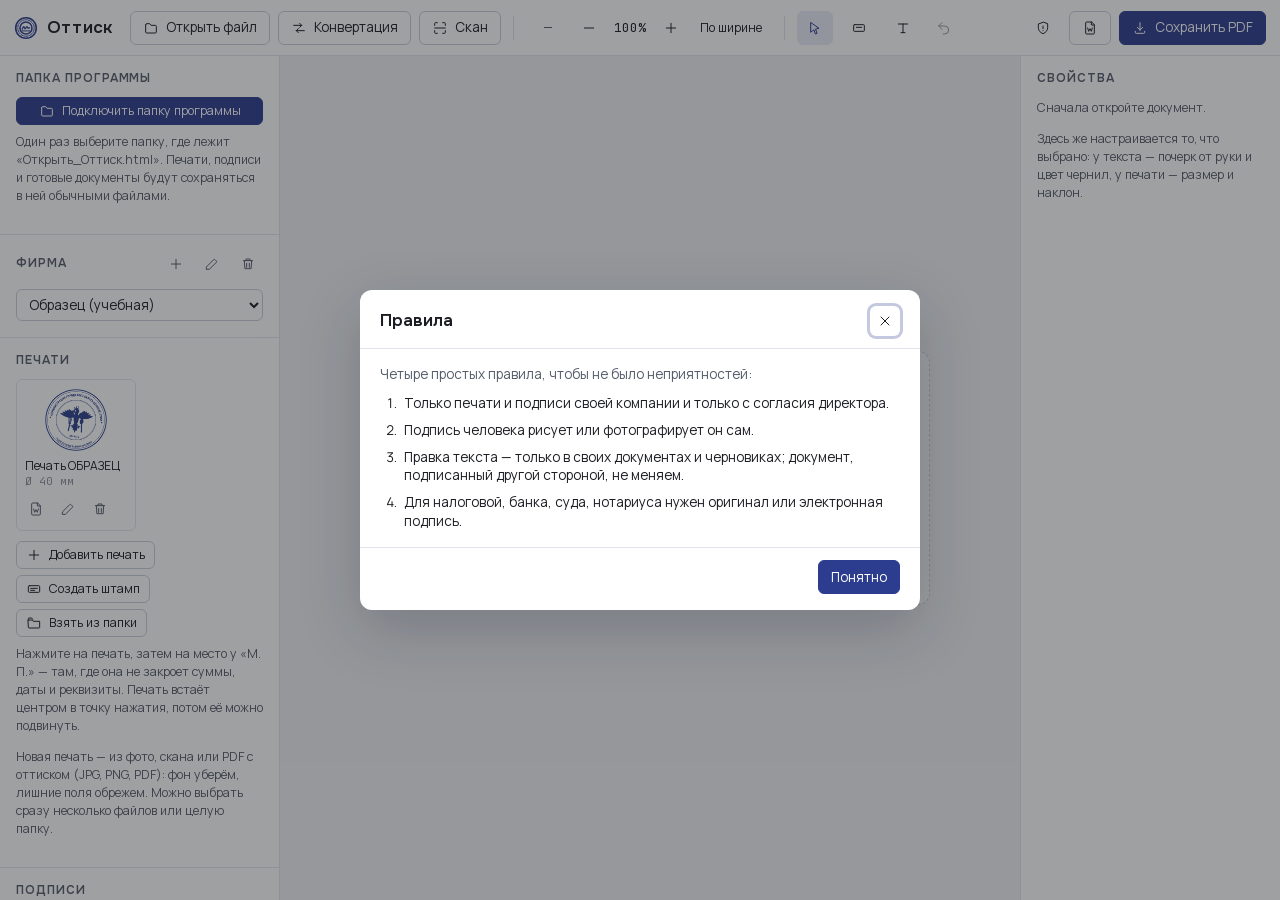
==== index.html @ c40f4e23 "Оттиск: сборка 231b78deadaa" ====
<!doctype html>
<html lang="ru">
<head>
<meta charset="utf-8">
<meta name="viewport" content="width=device-width, initial-scale=1">
<title>Оттиск</title>
<link rel="icon" href="data:image/svg+xml,%3Csvg xmlns='http://www.w3.org/2000/svg' viewBox='0 0 24 24' fill='none' stroke='%232c3d8f' stroke-width='1.6' stroke-linecap='round'%3E%3Ccircle cx='12' cy='12' r='10.3'/%3E%3Ccircle cx='12' cy='12' r='6'/%3E%3Cpath d='M8.2 13.2c.9-2.6 1.7-3.4 2.2-1.6.4 1.5.9 1.6 1.6.1.6-1.3 1.2-1.4 1.6-.2.3.9.8 1 1.9.2'/%3E%3C/svg%3E">
<link rel="stylesheet" href="app/css/fonts.css">
<link rel="stylesheet" href="app/css/app.css">
<link rel="manifest" href="manifest.webmanifest">
<meta name="theme-color" content="#2c3d8f">
<meta name="robots" content="noindex, nofollow">
<link rel="apple-touch-icon" href="app/icons/apple-touch-icon.png">
<meta name="apple-mobile-web-app-capable" content="yes">
<meta name="mobile-web-app-capable" content="yes">
<meta name="apple-mobile-web-app-title" content="Оттиск">
<meta name="ottisk-build" content="сайт, 25.09.2026 08:40">
</head>
<body>

<header class="topbar">
  <div class="brand" title="Оттиск — печати и подписи на PDF">
    <svg class="ring" viewBox="0 0 24 24" aria-hidden="true"><circle cx="12" cy="12" r="10.3"/><circle cx="12" cy="12" r="8.2" stroke-width="1" stroke-dasharray="1.6 1.1"/><circle cx="12" cy="12" r="6"/><path d="M8.2 13.2c.9-2.6 1.7-3.4 2.2-1.6.4 1.5.9 1.6 1.6.1.6-1.3 1.2-1.4 1.6-.2.3.9.8 1 1.9.2" stroke-width="1.3"/><path d="M8.4 14.9h7.3" stroke-width="1"/></svg>
    <span>Оттиск</span>
  </div>
  <button id="btnOpen" class="btn" title="Открыть PDF, Word (.docx) или фото документа">
    <svg class="i" viewBox="0 0 24 24"><path d="M4 7.5V18a1.5 1.5 0 0 0 1.5 1.5h13A1.5 1.5 0 0 0 20 18V9.5A1.5 1.5 0 0 0 18.5 8H12l-2-2.5H5.5A1.5 1.5 0 0 0 4 7Z"/></svg>
    <span class="lbl">Открыть файл</span>
  </button>
  <button id="btnConvert" class="btn" title="Перевести файл в другой формат: картинки, PDF, Word">
    <svg class="i" viewBox="0 0 24 24"><path d="M4 8h12m0 0-3-3m3 3-3 3"/><path d="M20 16H8m0 0 3-3m-3 3 3 3"/></svg>
    <span class="lbl">Конвертация</span>
  </button>
  <button id="btnScan" class="btn" title="Сфотографировать бумажный документ и получить ровный PDF">
    <svg class="i" viewBox="0 0 24 24"><path d="M4 8V5.5A1.5 1.5 0 0 1 5.5 4H8M16 4h2.5A1.5 1.5 0 0 1 20 5.5V8M20 16v2.5a1.5 1.5 0 0 1-1.5 1.5H16M8 20H5.5A1.5 1.5 0 0 1 4 18.5V16"/><path d="M4 12h16"/></svg>
    <span class="lbl lbl-long">Сканировать</span><span class="lbl lbl-short">Скан</span>
  </button>
  <div class="sep"></div>
  <div class="pagectl">
    <span id="pageInfo" class="num muted">—</span>
    <button id="zoomOut" class="btn icon" title="Уменьшить"><svg class="i" viewBox="0 0 24 24"><path d="M5 12h14"/></svg></button>
    <span id="zoomVal" class="num zoomval">100%</span>
    <button id="zoomIn" class="btn icon" title="Увеличить"><svg class="i" viewBox="0 0 24 24"><path d="M12 5v14M5 12h14"/></svg></button>
    <button id="zoomFit" class="btn ghost sm" title="Подогнать страницу по ширине окна">По ширине</button>
  </div>
  <div class="sep"></div>
  <button id="toolSelect" class="btn tool active" title="Выбирать и двигать (V)">
    <svg class="i" viewBox="0 0 24 24"><path d="M6 4l12 8.5-5.2 1.1L15 20l-2.4 1-2.2-6.3L6 18Z"/></svg><span class="lbl">Выбор</span>
  </button>
  <button id="toolWhiteout" class="btn tool" title="Замазка: белый прямоугольник поверх текста">
    <svg class="i" viewBox="0 0 24 24"><rect x="4" y="7" width="16" height="10" rx="1"/><path d="M8 11h8"/></svg><span class="lbl">Замазка</span>
  </button>
  <button id="toolText" class="btn tool" title="Текст: нажмите на страницу, где написать">
    <svg class="i" viewBox="0 0 24 24"><path d="M5 6h14M12 6v13M9 19h6"/></svg><span class="lbl">Текст</span>
  </button>
  <button id="btnUndo" class="btn icon" title="Отменить (Ctrl+Z)"><svg class="i" viewBox="0 0 24 24"><path d="M9 14 4 9l5-5"/><path d="M4 9h9a6 6 0 0 1 0 12h-2"/></svg></button>
  <div class="spacer"></div>
  <button id="btnRules" class="btn ghost" title="Правила работы с печатями и подписями">
    <svg class="i" viewBox="0 0 24 24"><path d="M12 3.5 5 6v5.5c0 4.2 3 7.6 7 9 4-1.4 7-4.8 7-9V6Z"/><path d="M12 9v4M12 16h.01"/></svg><span class="lbl">Правила</span>
  </button>
  <button id="btnDocx" class="btn" title="Вытащить текст из PDF в документ Word">
    <svg class="i" viewBox="0 0 24 24"><path d="M14 3H7a1.5 1.5 0 0 0-1.5 1.5v15A1.5 1.5 0 0 0 7 21h10a1.5 1.5 0 0 0 1.5-1.5V7.5Z"/><path d="M14 3v4.5h4.5M8.5 12l1.5 5 2-4 2 4 1.5-5"/></svg>
    <span class="lbl lbl-long">В Word для правки</span><span class="lbl lbl-short">В Word</span>
  </button>
  <button id="btnSave" class="btn primary" title="Сохранить PDF с печатями и подписями">
    <svg class="i" viewBox="0 0 24 24"><path d="M12 4v11m0 0 4-4m-4 4-4-4"/><path d="M5 17v1.5A1.5 1.5 0 0 0 6.5 20h11a1.5 1.5 0 0 0 1.5-1.5V17"/></svg>
    <span class="lbl">Сохранить PDF</span>
  </button>
  <button id="togLeft" class="btn icon only-narrow" title="Библиотека"><svg class="i" viewBox="0 0 24 24"><path d="M4 6h16M4 12h16M4 18h16"/></svg></button>
  <button id="togRight" class="btn icon only-narrow" title="Свойства"><svg class="i" viewBox="0 0 24 24"><circle cx="12" cy="12" r="3"/><path d="M19.4 15a1.7 1.7 0 0 0 .3 1.8l.1.1a2 2 0 1 1-2.8 2.8l-.1-.1a1.7 1.7 0 0 0-1.8-.3 1.7 1.7 0 0 0-1 1.5V21a2 2 0 1 1-4 0v-.1a1.7 1.7 0 0 0-1.1-1.5 1.7 1.7 0 0 0-1.8.3l-.1.1a2 2 0 1 1-2.8-2.8l.1-.1a1.7 1.7 0 0 0 .3-1.8 1.7 1.7 0 0 0-1.5-1H3a2 2 0 1 1 0-4h.1a1.7 1.7 0 0 0 1.5-1.1 1.7 1.7 0 0 0-.3-1.8l-.1-.1a2 2 0 1 1 2.8-2.8l.1.1a1.7 1.7 0 0 0 1.8.3H9a1.7 1.7 0 0 0 1-1.5V3a2 2 0 1 1 4 0v.1a1.7 1.7 0 0 0 1 1.5 1.7 1.7 0 0 0 1.8-.3l.1-.1a2 2 0 1 1 2.8 2.8l-.1.1a1.7 1.7 0 0 0-.3 1.8V9a1.7 1.7 0 0 0 1.5 1H21a2 2 0 1 1 0 4h-.1a1.7 1.7 0 0 0-1.5 1Z"/></svg></button>
</header>

<main class="layout">
  <aside class="panel left" id="leftPanel">
    <div class="sec only-narrow-block">
      <h2>Документ</h2>
      <div class="row wrap zoomrow">
        <button class="btn icon bordered" data-proxy="zoomOut" title="Уменьшить" aria-label="Уменьшить"><svg class="i" viewBox="0 0 24 24"><path d="M5 12h14"/></svg></button>
        <span class="num zoomval-m">100%</span>
        <button class="btn icon bordered" data-proxy="zoomIn" title="Увеличить" aria-label="Увеличить"><svg class="i" viewBox="0 0 24 24"><path d="M12 5v14M5 12h14"/></svg></button>
        <button class="btn sm" data-proxy="zoomFit" data-close="1">По ширине</button>
        <button class="btn sm" data-proxy="btnUndo">Отменить</button>
      </div>
      <div class="row wrap" style="margin-top:8px">
        <button class="btn sm" data-proxy="btnScan" data-close="1">Сканировать</button>
        <button class="btn sm" data-proxy="btnConvert" data-close="1">Конвертация</button>
        <button class="btn sm" data-proxy="btnDocx" data-close="1">В Word для правки</button>
        <button class="btn sm" data-proxy="btnRules" data-close="1">Правила</button>
      </div>
    </div>
    <div class="sec" id="folderSec">
      <h2>Папка программы</h2>
      <div id="folderBox"></div>
    </div>

    <div class="sec" id="docsSec" hidden>
      <h2>Документы
        <button class="btn icon" id="docsRefresh" title="Обновить список из папки «Документы → Входящие»" aria-label="Обновить список"><svg class="i" viewBox="0 0 24 24"><path d="M4 12a8 8 0 0 1 13.7-5.6L20 8.5M20 4v4.5h-4.5M20 12a8 8 0 0 1-13.7 5.6L4 15.5M4 20v-4.5h4.5"/></svg></button>
      </h2>
      <div id="docsList" class="docs"></div>
    </div>

    <div class="sec">
      <h2>Фирма
        <span class="row">
          <button class="btn icon" id="coAdd" title="Добавить фирму"><svg class="i" viewBox="0 0 24 24"><path d="M12 5v14M5 12h14"/></svg></button>
          <button class="btn icon" id="coRename" title="Переименовать фирму"><svg class="i" viewBox="0 0 24 24"><path d="M4 20h4l10.5-10.5a1.4 1.4 0 0 0 0-2L16.5 5.5a1.4 1.4 0 0 0-2 0L4 16Z"/></svg></button>
          <button class="btn icon" id="coDelete" title="Удалить фирму"><svg class="i" viewBox="0 0 24 24"><path d="M5 7h14M10 11v6M14 11v6M6.5 7l.8 12h9.4l.8-12M9 7V4.5h6V7"/></svg></button>
        </span>
      </h2>
      <select id="coSelect" class="sel" aria-label="Фирма"></select>
    </div>

    <div class="sec">
      <h2>Печати</h2>
      <div id="stampList" class="thumbs"></div>
      <div class="row wrap">
        <button class="btn sm" id="stampAdd"><svg class="i" viewBox="0 0 24 24"><path d="M12 5v14M5 12h14"/></svg>Добавить печать</button>
        <button class="btn sm" id="stampMake"><svg class="i" viewBox="0 0 24 24"><rect x="3.5" y="7" width="17" height="10" rx="1.5"/><path d="M7 11h10M7 14h6"/></svg>Создать штамп</button>
        <button class="btn sm" id="stampFolder"><svg class="i" viewBox="0 0 24 24"><path d="M3.5 7.5h6l1.5 2h9.5v9a1 1 0 0 1-1 1h-15a1 1 0 0 1-1-1z"/><path d="M3.5 7.5v-2a1 1 0 0 1 1-1h4l1.5 2"/></svg>Взять из папки</button>
      </div>
      <p class="hint" style="margin-top:8px">Нажмите на печать, затем на место у «М. П.» — там, где она не закроет суммы, даты и реквизиты. Печать встаёт центром в точку нажатия, потом её можно подвинуть.</p>
      <p class="hint">Новая печать — из фото, скана или PDF с оттиском (JPG, PNG, PDF): фон уберём, лишние поля обрежем. Можно выбрать сразу несколько файлов или целую папку.</p>
    </div>

    <div class="sec">
      <h2>Подписи</h2>
      <div id="sigList" class="thumbs"></div>
      <div class="row wrap">
        <button class="btn sm" id="sigDraw"><svg class="i" viewBox="0 0 24 24"><path d="M4 19c3-6 5-9 7-9s1 5 3 5 3-6 6-8"/></svg>Нарисовать</button>
        <button class="btn sm" id="sigPhoto"><svg class="i" viewBox="0 0 24 24"><rect x="3.5" y="6.5" width="17" height="13" rx="1.5"/><circle cx="12" cy="13" r="3.5"/><path d="M9 6.5 10 4h4l1 2.5"/></svg>Загрузить фото подписи</button>
      </div>
      <p class="hint" style="margin-top:8px">Лучше всего выглядит настоящая подпись ручкой на белой бумаге, сфотографированная сверху при хорошем свете.</p>
    </div>

    <div class="sec">
      <h2>Журнал</h2>
      <div id="journalList" class="journal"></div>
      <button class="btn sm" id="journalCsv">Выгрузить в Excel (CSV)</button>
    </div>

    <div class="sec">
      <h2>Копия библиотеки</h2>
      <div class="row wrap">
        <button class="btn sm" id="libExport">Сохранить копию библиотеки</button>
        <button class="btn sm" id="libImport">Загрузить копию библиотеки</button>
      </div>
      <p class="hint" id="libCopyHint" style="margin-top:8px">Печати и подписи хранятся только в этом браузере на этом компьютере. Раз в месяц сохраняйте копию в надёжное место.</p>
      <p class="hint">Копия — это один файл <b>.json</b> со всей библиотекой. Чтобы добавить печать <b>картинкой</b>, нажмите «Добавить печать» или «Взять из папки» выше.</p>
      <p class="hint" id="buildLine" style="margin-top:14px;font-family:var(--font-num);font-size:12px"></p>
    </div>
  </aside>

  <section class="workspace" id="workspace" tabindex="0">
    <div class="docbar" id="docBar" hidden><svg class="i" viewBox="0 0 24 24"><path d="M14 3H7a1.5 1.5 0 0 0-1.5 1.5v15A1.5 1.5 0 0 0 7 21h10a1.5 1.5 0 0 0 1.5-1.5V7.5Z"/><path d="M14 3v4.5h4.5"/></svg><span id="docName" class="dname"></span><span id="docPages" class="num dpages"></span></div>
    <div class="dropzone" id="dropzone">
      <div class="inner">
        <svg class="dz-icon" viewBox="0 0 24 24"><path d="M14 3H7a1.5 1.5 0 0 0-1.5 1.5v15A1.5 1.5 0 0 0 7 21h10a1.5 1.5 0 0 0 1.5-1.5V7.5Z"/><path d="M14 3v4.5h4.5"/><circle cx="12" cy="14.5" r="3"/></svg>
        <h1 id="dzTitle">Перетащите сюда документ</h1>
        <p id="dzText">PDF, Word (.docx) или фото документа. Или выберите файл на компьютере.</p>
        <div class="acts">
          <button class="btn primary" id="dzOpen">Открыть файл</button>
          <button class="btn link" id="dzSample">Попробовать на образце</button>
        </div>
        <div class="note-mobile">На телефоне документ открывается из «Файлов» или загрузок Telegram, а готовый PDF сразу отправляется кнопкой «Отправить…».</div>
      </div>
    </div>
    <div class="pages" id="pages" hidden></div>
  </section>

  <aside class="panel right" id="rightPanel">
    <div class="sec props" id="props">
      <h2>Свойства</h2>
      <p class="hint" id="propsEmpty">Нажмите на печать или подпись слева, затем на место в документе. Или перетащите миниатюру прямо на страницу.</p>
      <p class="hint">Здесь же настраивается то, что выбрано: у текста — почерк от руки и цвет чернил, у печати — размер и наклон.</p>
      <div id="propsBody" class="stack" hidden></div>
    </div>
  </aside>
</main>

<input type="file" id="fileInput" hidden>
<input type="file" id="imgInput" hidden multiple accept="image/*,.jpg,.jpeg,.jpe,.png,.webp,.gif,.bmp,.tif,.tiff,.heic,.heif,.pdf,application/pdf">
<input type="file" id="dirInput" hidden multiple webkitdirectory directory>
<input type="file" id="jsonInput" hidden multiple accept=".json,application/json,image/*,.jpg,.jpeg,.png,.webp,.bmp,.tif,.tiff,.heic,.heif,.pdf,application/pdf">
<div id="toast" class="toast" role="status" aria-live="polite"></div>
<div id="scrim" class="scrim" hidden></div>

<!-- Библиотеки (классические скрипты, без модулей — чтобы работало по двойному щелчку без сервера) -->
<script src="app/lib/pdf.min.js"></script>
<script src="app/lib/pdf.worker.min.js"></script>
<script src="app/lib/pdf-lib.min.js"></script>
<script src="app/lib/fontkit.umd.min.js"></script>
<script src="app/lib/signature_pad.umd.min.js"></script>
<script src="app/lib/jszip.min.js"></script>
<script src="app/lib/docx-preview.min.js"></script>
<script src="app/lib/docx-preview-shim.js"></script>
<script src="app/lib/html2canvas.min.js"></script>
<script src="app/lib/docx.umd.js"></script>
<!-- Данные (шрифты, образцы, таблицы кодировок) в виде base64 -->
<script src="app/data/fonts_pdf.js"></script>
<script src="app/data/fonts_hand.js"></script>
<script src="app/data/sample_pdf.js"></script>
<script src="app/data/sample_stamp.js"></script>
<script src="app/data/cmaps.js"></script>
<script src="app/data/std_fonts.js"></script>
<!-- Программа -->
<script src="app/js/util.js"></script>
<script src="app/js/storage.js"></script>
<script src="app/js/imageproc.js"></script>
<script src="app/js/dialogs.js"></script>
<script src="app/js/library.js"></script>
<script src="app/js/viewer.js"></script>
<script src="app/js/exporter.js"></script>
<script src="app/js/docx_export.js"></script>
<script src="app/js/journal.js"></script>
<script src="app/js/word2pdf.js"></script>
<script src="app/js/odt2pdf.js"></script>
<script src="app/js/convert.js"></script>
<script src="app/js/scan.js"></script>
<script src="app/js/stampmaker.js"></script>
<script src="app/js/folder.js"></script>
<script src="app/js/app.js"></script>
</body>
</html>
---- app/css/fonts.css ----
/* Локальные шрифты: Manrope (текст), Onest (заголовки), JetBrains Mono (цифры). Кириллица + латиница раздельно. */
@font-face{font-family:MAN;src:url(../fonts/man-400.woff2) format('woff2');font-weight:400;font-display:swap;unicode-range:U+0301,U+0400-045F,U+0490-0491,U+04B0-04B1,U+2116}
@font-face{font-family:MAN;src:url(../fonts/man-500.woff2) format('woff2');font-weight:500;font-display:swap;unicode-range:U+0301,U+0400-045F,U+0490-0491,U+04B0-04B1,U+2116}
@font-face{font-family:MAN;src:url(../fonts/man-700.woff2) format('woff2');font-weight:700;font-display:swap;unicode-range:U+0301,U+0400-045F,U+0490-0491,U+04B0-04B1,U+2116}
@font-face{font-family:MAN;src:url(../fonts/man-400-lat.woff2) format('woff2');font-weight:400;font-display:swap;unicode-range:U+0000-00FF,U+0131,U+0152-0153,U+02BB-02BC,U+02C6,U+02DA,U+02DC,U+0304,U+0308,U+0329,U+2000-206F,U+20AC,U+2122,U+2191,U+2193,U+2212,U+2215,U+FEFF,U+FFFD}
@font-face{font-family:MAN;src:url(../fonts/man-500-lat.woff2) format('woff2');font-weight:500;font-display:swap;unicode-range:U+0000-00FF,U+0131,U+0152-0153,U+02BB-02BC,U+02C6,U+02DA,U+02DC,U+0304,U+0308,U+0329,U+2000-206F,U+20AC,U+2122,U+2191,U+2193,U+2212,U+2215,U+FEFF,U+FFFD}
@font-face{font-family:MAN;src:url(../fonts/man-700-lat.woff2) format('woff2');font-weight:700;font-display:swap;unicode-range:U+0000-00FF,U+0131,U+0152-0153,U+02BB-02BC,U+02C6,U+02DA,U+02DC,U+0304,U+0308,U+0329,U+2000-206F,U+20AC,U+2122,U+2191,U+2193,U+2212,U+2215,U+FEFF,U+FFFD}
@font-face{font-family:ONE;src:url(../fonts/one-400.woff2) format('woff2');font-weight:400;font-display:swap;unicode-range:U+0301,U+0400-045F,U+0490-0491,U+04B0-04B1,U+2116}
@font-face{font-family:ONE;src:url(../fonts/one-600.woff2) format('woff2');font-weight:600;font-display:swap;unicode-range:U+0301,U+0400-045F,U+0490-0491,U+04B0-04B1,U+2116}
@font-face{font-family:ONE;src:url(../fonts/one-400-lat.woff2) format('woff2');font-weight:400;font-display:swap;unicode-range:U+0000-00FF,U+0131,U+0152-0153,U+02BB-02BC,U+02C6,U+02DA,U+02DC,U+0304,U+0308,U+0329,U+2000-206F,U+20AC,U+2122,U+2191,U+2193,U+2212,U+2215,U+FEFF,U+FFFD}
@font-face{font-family:ONE;src:url(../fonts/one-600-lat.woff2) format('woff2');font-weight:600;font-display:swap;unicode-range:U+0000-00FF,U+0131,U+0152-0153,U+02BB-02BC,U+02C6,U+02DA,U+02DC,U+0304,U+0308,U+0329,U+2000-206F,U+20AC,U+2122,U+2191,U+2193,U+2212,U+2215,U+FEFF,U+FFFD}
@font-face{font-family:JB;src:url(../fonts/jb-400.woff2) format('woff2');font-weight:400;font-display:swap;unicode-range:U+0301,U+0400-045F,U+0490-0491,U+04B0-04B1,U+2116}
@font-face{font-family:JB;src:url(../fonts/jb-400-lat.woff2) format('woff2');font-weight:400;font-display:swap;unicode-range:U+0000-00FF,U+0131,U+0152-0153,U+02BB-02BC,U+02C6,U+02DA,U+02DC,U+0304,U+0308,U+0329,U+2000-206F,U+20AC,U+2122,U+2191,U+2193,U+2212,U+2215,U+FEFF,U+FFFD}
---- app/css/app.css ----
:root{
  --bg:#eef0f3;--panel:#ffffff;--line:#e1e4ea;--line-strong:#c9ced8;
  --text:#1b1d22;--muted:#555c6a;--faint:#8a919d;
  --accent:#2c3d8f;--accent-soft:#e9ecf7;--danger:#a3361b;--danger-soft:#f8ebe6;
  --paper:#ffffff;--focus:0 0 0 3px rgba(44,61,143,.28);
  --font-ui:MAN,"Segoe UI",system-ui,sans-serif;--font-head:ONE,MAN,system-ui,sans-serif;--font-num:JB,ui-monospace,Menlo,Consolas,monospace;
  --top:56px;--left:280px;--right:260px;--r:6px;
}
*{box-sizing:border-box}
html,body{height:100%;margin:0}
body{font-family:var(--font-ui);font-size:13.5px;line-height:1.4;color:var(--text);background:var(--bg);overflow:hidden;-webkit-font-smoothing:antialiased}
button,input,select,textarea{font:inherit;color:inherit}
button{cursor:pointer;background:none;border:0;padding:0}
:focus{outline:none}
:focus-visible{box-shadow:var(--focus);border-radius:var(--r)}
h1,h2,h3{font-family:var(--font-head);font-weight:600;margin:0}
.num{font-family:var(--font-num);font-variant-numeric:tabular-nums;font-size:12.5px}
.muted{color:var(--muted)}
.small{font-size:12px}
svg.i{width:16px;height:16px;stroke:currentColor;fill:none;stroke-width:1.5;stroke-linecap:round;stroke-linejoin:round;flex:none}
[hidden]{display:none!important}

/* ── Верхняя панель ── */
.topbar{height:var(--top);display:flex;align-items:center;gap:8px;padding:0 14px;background:var(--panel);border-bottom:1px solid var(--line);position:relative;z-index:20}
.brand{display:flex;align-items:center;gap:9px;margin-right:10px;font-family:var(--font-head);font-weight:600;font-size:17px;letter-spacing:.01em}
.brand .ring{width:24px;height:24px;stroke:var(--accent);fill:none;stroke-width:1.6;stroke-linecap:round}
.sep{width:1px;height:24px;background:var(--line);margin:0 4px}
.spacer{flex:1}
.btn{display:inline-flex;align-items:center;gap:7px;height:34px;padding:0 12px;border:1px solid var(--line-strong);border-radius:var(--r);background:var(--panel);white-space:nowrap;transition:background .12s,border-color .12s}
.btn:hover{background:#f5f6f9;border-color:#b9bfcb}
.btn.primary{background:var(--accent);border-color:var(--accent);color:#fff}
.btn.primary:hover{background:#25347b}
.btn.ghost{border-color:transparent}
.btn.ghost:hover{background:#f1f2f6}
.btn.danger{color:var(--danger);border-color:#dcb6ab}
.btn.danger:hover{background:var(--danger-soft);border-color:#dcb6ab}
.btn.sm{height:28px;padding:0 9px;font-size:12.5px}
.btn.icon{width:30px;height:30px;padding:0;justify-content:center;border-color:transparent}
.btn.icon:hover{background:#f1f2f6}
.btn.tool{border-color:transparent}
.btn.tool.active{background:var(--accent-soft);color:var(--accent)}
.btn:disabled{opacity:.45;cursor:default}
.btn.link{border:0;background:none;color:var(--accent);padding:0 6px;height:auto;text-decoration:underline;text-underline-offset:3px;text-decoration-color:rgba(44,61,143,.35)}
.pagectl{display:flex;align-items:center;gap:4px}
.pagectl .num{min-width:44px;text-align:center}
.zoomval{min-width:48px;text-align:center}
.only-narrow{display:none}
.only-narrow-block{display:none}
.btn.icon.bordered{border-color:var(--line-strong)}
.zoomrow{align-items:center}
.zoomrow .zoomval-m{min-width:44px;text-align:center}

/* ── Каркас ── */
.layout{display:grid;grid-template-columns:var(--left) 1fr var(--right);height:calc(100% - var(--top));min-height:0}
.panel{background:var(--panel);overflow:auto;min-height:0}
.panel.left{border-right:1px solid var(--line)}
.panel.right{border-left:1px solid var(--line)}
.sec{padding:14px 16px 16px;border-bottom:1px solid var(--line)}
.sec:last-child{border-bottom:0}
.sec h2{font-size:12px;text-transform:uppercase;letter-spacing:.08em;color:var(--muted);margin-bottom:10px;display:flex;align-items:center;justify-content:space-between}
.sec h2 .btn.icon{width:30px;height:30px;color:var(--muted)}
.row{display:flex;align-items:center;gap:6px}
.row.wrap{flex-wrap:wrap}
.stack{display:flex;flex-direction:column;gap:8px}
select.sel,input.inp,textarea.inp{height:32px;border:1px solid var(--line-strong);border-radius:var(--r);background:#fff;padding:0 8px;width:100%;min-width:0}
textarea.inp{height:auto;padding:6px 8px;resize:vertical;min-height:72px;font-family:var(--font-ui)}
input.inp.num{font-family:var(--font-num);font-size:12.5px}
input.inp:focus-visible,select.sel:focus-visible,textarea.inp:focus-visible{border-color:var(--accent);box-shadow:var(--focus)}
label.f{display:flex;flex-direction:column;gap:4px;font-size:12px;color:var(--muted)}
label.f>span:first-child{display:flex;justify-content:space-between}
.hint{font-size:12.5px;color:var(--muted);line-height:1.45}
.hint+.hint{margin-top:6px}

/* ── Конвертер форматов ── */
.conv{display:flex;flex-direction:column;gap:18px}
.conv-drop{border:2px dashed var(--line-strong);border-radius:10px;padding:22px 20px;text-align:center;background:#fafbfc;transition:border-color .12s,background .12s}
.conv-drop.over{border-color:var(--accent);background:var(--accent-soft)}
.conv-icon svg{width:34px;height:34px;stroke:var(--accent);fill:none;stroke-width:1.5;stroke-linecap:round;stroke-linejoin:round}
.conv-name{font-size:15px;margin-top:6px;word-break:break-all}
.conv-row{display:grid;grid-template-columns:1fr auto 1fr;gap:14px;align-items:end}
.conv-kind{border:1px solid var(--line);border-radius:var(--r);padding:8px 10px;background:#f5f6f9;font-size:15px;min-height:42px;display:flex;align-items:center}
.conv-arrow{padding-bottom:10px}
.conv-arrow svg{width:26px;height:26px;stroke:var(--accent);fill:none;stroke-width:1.6;stroke-linecap:round;stroke-linejoin:round}
.conv .f{font-size:15px}
.conv-invite{font-size:16px;font-weight:600;margin-top:8px}
.conv select.sel{height:44px;font-size:15px}
.conv select.sel:disabled{background:#f2f3f6;color:var(--faint);cursor:default}
.conv-kind.muted{color:var(--faint)}
.conv-size .range{width:100%;accent-color:var(--accent)}
.conv-size-name{font-weight:600;font-size:15px;margin-top:4px}

/* ── Сканер бумажного документа ── */
.scan{display:grid;grid-template-columns:1fr 300px;gap:20px}
.scan .scan-prev{position:relative;background:#22242a;border:1px solid var(--line);border-radius:var(--r);height:460px;display:flex;align-items:center;justify-content:center;overflow:hidden}
.scan .scan-stage{position:relative;line-height:0}
.scan .scan-empty{color:#c6cbd4;font-size:15px;line-height:1.5;text-align:center;padding:0 24px;max-width:380px}
.scan .scan-stage canvas,.scan .scan-stage video{display:block;max-width:100%;max-height:440px}
.scan .scan-stage video{display:none;border-radius:4px}
.scan .scan-stage.live video{display:block}
.scan .scan-stage.live canvas,.scan .scan-stage.live .scan-h{display:none}
.scan .scan-edges{position:absolute;left:0;top:0;pointer-events:none}
/* «Крупно»: страница в натуральную величину, окошко прокручивается */
.scan .scan-col{display:flex;flex-direction:column;gap:8px;min-width:0}
.scan .scan-zoom-note{margin:0}
.scan .scan-prev.zoom{align-items:flex-start;justify-content:flex-start;overflow:auto;background:#5a5d64;cursor:grab}
.scan .scan-prev.zoom.drag{cursor:grabbing}
.scan .scan-prev.zoom .scan-stage canvas{max-width:none;max-height:none}
.scan .scan-h{position:absolute;width:22px;height:22px;margin:-11px 0 0 -11px;border-radius:50%;background:#fff;border:2px solid var(--accent);box-shadow:0 1px 4px rgba(0,0,0,.4);touch-action:none;cursor:grab}
.scan .scan-h:active{cursor:grabbing;background:var(--accent-soft)}
.scan .scan-h::before{content:'';position:absolute;inset:-12px}
@media (pointer:coarse){.scan .scan-h{width:30px;height:30px;margin:-15px 0 0 -15px}.scan .scan-h::before{inset:-16px}.scan .scan-th .del{width:32px;height:32px;min-height:32px}}
.scan .ctl{display:flex;flex-direction:column;gap:14px;font-size:15px;overflow:auto;min-height:0}
.scan .ctl label.f,.scan .ctl .f{font-size:15px;color:var(--text)}
.scan .ctl .f{display:flex;flex-direction:column;align-items:stretch;gap:5px}
.scan .ctl .f>.segment{align-self:flex-start}
.scan .ctl .f .hint,.scan .ctl label.f .hint{margin:0}
.scan .ctl .hint{font-size:14px}
.scan .ctl .range{width:100%;accent-color:var(--accent)}
.scan-thumbs{display:flex;flex-wrap:wrap;gap:8px}
.scan-th{position:relative;border:1px solid var(--line-strong);border-radius:var(--r);padding:3px;background:#fff;line-height:0}
.scan-th.on{border-color:var(--accent);box-shadow:0 0 0 2px var(--accent-soft)}
.scan-th canvas{max-width:64px;height:auto;display:block}
.scan-th .scan-th-im{line-height:0;min-width:64px;min-height:90px}
.scan-th .n{position:absolute;left:4px;bottom:3px;font-family:var(--font-num);font-size:11px;background:rgba(255,255,255,.85);border-radius:3px;padding:0 3px;line-height:1.4}
.scan-th .del{position:absolute;right:-6px;top:-6px;width:22px;height:22px;min-height:22px;background:#fff;border:1px solid var(--line-strong);border-radius:50%}

/* Сканер по сети: страница МФУ по его IP-адресу */
.scan .scan-net{border:1px solid var(--line-strong);border-radius:var(--r);background:#fbfbfd}
.scan .scan-net>summary{display:flex;align-items:center;gap:7px;padding:9px 12px;list-style:none;cursor:pointer;border-radius:var(--r)}
.scan .scan-net>summary::-webkit-details-marker{display:none}
.scan .scan-net>summary::after{content:'';margin-left:auto;width:7px;height:7px;border-right:1.6px solid var(--faint);border-bottom:1.6px solid var(--faint);transform:rotate(45deg) translate(-2px,-2px);transition:transform .15s}
.scan .scan-net[open]>summary::after{transform:rotate(-135deg) translate(-2px,-2px)}
.scan .scan-net>summary:hover{background:#f3f4f8}
.scan .scan-net>summary b{font-weight:600;white-space:nowrap;flex:none}
.scan .scan-net>summary svg{stroke:var(--accent)}
.scan .scan-net>summary .muted{font-size:12.5px;min-width:0;overflow:hidden;text-overflow:ellipsis;white-space:nowrap}
.scan .scan-net-row{display:flex;flex-wrap:wrap;gap:8px;align-items:center;padding:0 12px}
.scan .scan-net-row .inp{flex:1 1 150px;min-width:0;font-family:var(--font-num);font-size:12.5px}
.scan .scan-net-row .btn{flex:0 0 auto}
.scan .scan-net .hint{margin:8px 12px 12px}
.scan-net-saved{display:flex;flex-wrap:wrap;align-items:center;gap:6px;margin:8px 12px 0}
.scan-net-saved:empty{display:none}
.chip{display:inline-flex;align-items:center;max-width:100%;border:1px solid var(--line-strong);border-radius:999px;background:#fff;overflow:hidden}
.chip .lnk,.chip .x{display:inline-flex;align-items:center}
.chip .lnk{max-width:170px;padding:3px 4px 3px 10px;font-family:var(--font-num);font-size:12px;color:var(--accent);white-space:nowrap;overflow:hidden;text-overflow:ellipsis}
.chip .lnk:hover{text-decoration:underline}
.chip .x{padding:0 9px 0 4px;color:var(--faint);font-size:16px;line-height:1}
.chip .x:hover{color:var(--danger)}

/* Миниатюры печатей и подписей */
.thumbs{display:grid;grid-template-columns:repeat(2,minmax(0,1fr));gap:8px;margin-bottom:10px}
.thumb{border:1px solid var(--line);border-radius:var(--r);padding:8px 8px 6px;background:#fff;cursor:grab;position:relative;min-width:0;overflow:hidden;transition:border-color .12s,background .12s}
.thumb:hover{border-color:#b9bfcb}
.thumb.armed{border-color:var(--accent);background:var(--accent-soft)}
.thumb .img{height:64px;display:flex;align-items:center;justify-content:center;background:#fff}
.thumb .img{min-width:0;overflow:hidden}
.thumb .img img{max-width:100%;max-height:100%;width:auto;height:auto;object-fit:contain;mix-blend-mode:multiply;pointer-events:none}
.thumb .name{font-size:12px;margin-top:6px;white-space:nowrap;overflow:hidden;text-overflow:ellipsis}
.thumb .role{font-size:11px;color:var(--muted);white-space:nowrap;overflow:hidden;text-overflow:ellipsis}
.thumb .mm{font-family:var(--font-num);font-size:11px;color:var(--faint)}
.thumb .acts{display:flex;gap:2px;margin-top:4px;margin-left:-4px}
.thumb .acts .btn.icon{width:30px;height:30px;color:var(--muted)}
.thumb .acts .btn.icon:hover{color:var(--text)}
.empty-note{font-size:12px;color:var(--faint);padding:6px 0 10px}

/* Папка программы и документы */
.btn.wide{width:100%;justify-content:center}
.folder-ok{display:flex;align-items:center;gap:8px;font-weight:500;margin-bottom:6px;min-width:0}
.folder-ok .dot{width:8px;height:8px;border-radius:50%;background:#2f7d4f;flex:none}
.folder-ok .fname{white-space:nowrap;overflow:hidden;text-overflow:ellipsis}
.docs{display:flex;flex-direction:column;gap:4px;max-height:240px;overflow:auto}
.doc{display:grid;grid-template-columns:40px 1fr auto;align-items:center;gap:8px;text-align:left;padding:6px 8px;border:1px solid var(--line);border-radius:var(--r);background:#fff;min-width:0}
.doc:hover{border-color:#b9bfcb;background:#fafbfc}
.doc.active{border-color:var(--accent);background:var(--accent-soft)}
.doc .ext{font-family:var(--font-num);font-size:10.5px;color:var(--accent);background:var(--accent-soft);border-radius:3px;text-align:center;padding:2px 0}
.doc .dn{font-size:12.5px;white-space:nowrap;overflow:hidden;text-overflow:ellipsis;min-width:0}
.doc .ds{font-size:11px;color:var(--faint)}
/* рабочий холст перевода Word → PDF: под интерфейсом, человек его не видит */
.docx-host{position:fixed;left:0;top:0;z-index:-1;pointer-events:none;background:#fff;width:max-content}
.docx-host section.docx{background:#fff;box-shadow:none;margin:0 0 8px}
/* Word по умолчанию не переносит слова по слогам — и мы не переносим (иначе при снимке теряется знак переноса) */
.docx-host section.docx,.docx-host section.docx *{hyphens:manual!important;-webkit-hyphens:manual!important}

/* Журнал */
.journal{font-size:12px;display:flex;flex-direction:column;gap:6px;margin-bottom:10px;max-height:220px;overflow:auto}
.journal .j{padding:6px 8px;border:1px solid var(--line);border-radius:var(--r)}
.journal .j .d{font-family:var(--font-num);font-size:11px;color:var(--muted)}
.journal .j .f{white-space:nowrap;overflow:hidden;text-overflow:ellipsis}

/* ── Рабочая область ── */
.workspace{position:relative;overflow:auto;background:var(--bg);min-height:0;outline:none}
.workspace.tool-text,.workspace.tool-whiteout,.workspace.tool-place{cursor:crosshair}
.docbar{position:sticky;top:0;left:0;z-index:5;display:flex;align-items:center;gap:8px;padding:8px 16px;background:rgba(238,240,243,.94);border-bottom:1px solid var(--line);font-size:13px;min-width:0}
.docbar .dname{font-weight:500;white-space:nowrap;overflow:hidden;text-overflow:ellipsis;min-width:0}
.docbar .dpages{color:var(--faint);flex:none}
.scrim{display:none}
.pages{padding:28px 0 60px;display:flex;flex-direction:column;align-items:center;gap:22px;min-width:max-content;margin:0 auto}
.page{position:relative;background:var(--paper);box-shadow:0 0 0 1px #d5d9e1;flex:none}
.page canvas{display:block}
.page .overlay{position:absolute;inset:0}
.page .pnum{position:absolute;left:0;right:0;bottom:-20px;text-align:center;font-family:var(--font-num);font-size:11px;color:var(--faint);pointer-events:none}
.el{position:absolute;transform-origin:center center;touch-action:none;user-select:none;-webkit-user-select:none}
.el.image{mix-blend-mode:multiply;cursor:move}
.el.image img{display:block;width:100%;height:100%;pointer-events:none}
.el.whiteout{background:#fff;cursor:move}
.el.text{cursor:move;color:#000;white-space:pre;overflow:visible}
.el.text .ln{white-space:pre}
.el.text.serif{font-family:LibSerif,"Times New Roman",serif}
.el.text.sans{font-family:LibSans,Arial,sans-serif}
.el.text.hpen{font-family:LibHandPen,cursive}
.el.text.hcursive{font-family:LibHandCursive,cursive}
.el.text.hprint{font-family:LibHandPrint,cursive}
.selbox{position:absolute;transform-origin:center center;pointer-events:none;box-shadow:0 0 0 1px var(--accent), 0 0 0 1px #fff inset}
.selbox .h{position:absolute;width:10px;height:10px;background:#fff;border:1.5px solid var(--accent);border-radius:2px;pointer-events:auto;transform:translate(-50%,-50%);touch-action:none}
.selbox .h.nw{left:0;top:0;cursor:nwse-resize}.selbox .h.ne{left:100%;top:0;cursor:nesw-resize}
.selbox .h.sw{left:0;top:100%;cursor:nesw-resize}.selbox .h.se{left:100%;top:100%;cursor:nwse-resize}
.selbox .h.rot{left:50%;top:-26px;border-radius:50%;cursor:grab}
.selbox .h.rot::after{content:"";position:absolute;left:50%;top:100%;width:1px;height:16px;background:var(--accent)}
.selbox .tag{position:absolute;left:50%;top:calc(100% + 6px);transform:translateX(-50%);background:var(--text);color:#fff;font-family:var(--font-num);font-size:11px;padding:2px 6px;border-radius:4px;white-space:nowrap}
.selbox.no-resize .h.nw,.selbox.no-resize .h.ne,.selbox.no-resize .h.sw,.selbox.no-resize .h.se{display:none}
.selbox.no-rot .h.rot{display:none}

/* Пустое состояние */
.dropzone{position:absolute;inset:0;display:flex;align-items:center;justify-content:center;padding:24px}
.dropzone .inner{width:min(560px,100%);border:1.5px dashed var(--line-strong);border-radius:12px;background:rgba(255,255,255,.6);padding:44px 32px;text-align:center;transition:border-color .12s,background .12s}
.dropzone.over .inner,.workspace.over .dropzone .inner{border-color:var(--accent);background:var(--accent-soft)}
.dropzone h1{font-size:20px;margin-bottom:8px}
.dropzone p{margin:0 0 18px;color:var(--muted)}
.dropzone .acts{display:flex;gap:14px;justify-content:center;align-items:center;flex-wrap:wrap}
.dropzone .note-mobile{display:none;margin-top:16px;font-size:12px;color:var(--faint)}
.dz-icon{width:40px;height:40px;stroke:var(--accent);fill:none;stroke-width:1.4;margin-bottom:12px}

/* Правая панель свойств */
.props .kv{display:grid;grid-template-columns:1fr 1fr;gap:8px}
.props .range{width:100%;accent-color:var(--accent)}
.radio{display:flex;flex-direction:column;gap:6px}
.radio label{display:flex;align-items:center;gap:8px;cursor:pointer}
.radio input{accent-color:var(--accent)}
.swatch{width:14px;height:14px;border-radius:50%;border:1px solid rgba(0,0,0,.15)}
.radio.inks{flex-direction:row;flex-wrap:wrap;gap:12px}

/* ── Диалоги ── */
dialog{border:0;border-radius:12px;padding:0;background:var(--panel);color:var(--text);box-shadow:0 20px 60px rgba(20,24,40,.22);max-width:calc(100vw - 32px);max-height:calc(100vh - 32px);width:fit-content;overflow:hidden}
dialog::backdrop{background:rgba(27,29,34,.42)}
.dlg{display:flex;flex-direction:column;max-height:calc(100vh - 32px);position:relative}
.dlg header{display:flex;align-items:center;justify-content:space-between;padding:16px 20px 12px;border-bottom:1px solid var(--line)}
.dlg header h2{font-size:17px}
.dlg .body{padding:16px 20px;overflow:auto;min-height:0}
.dlg footer{display:flex;gap:8px;justify-content:flex-end;padding:12px 20px 16px;border-top:1px solid var(--line)}
.dlg footer .left{margin-right:auto}
.dlg.w-md{width:560px}.dlg.w-lg{width:920px}
.dlg p{margin:0 0 10px}
.rules ol{margin:0;padding-left:20px;display:flex;flex-direction:column;gap:8px}
.rules li{padding-left:4px}

/* Обработка изображения */
.proc{display:grid;grid-template-columns:1fr 280px;gap:20px}
.proc .prev{position:relative;background:#fff;border:1px solid var(--line);border-radius:var(--r);height:460px;display:flex;align-items:center;justify-content:center;overflow:hidden}
.proc .prev.checker{background-color:#fff;background-image:linear-gradient(45deg,#e6e8ee 25%,transparent 25%),linear-gradient(-45deg,#e6e8ee 25%,transparent 25%),linear-gradient(45deg,transparent 75%,#e6e8ee 75%),linear-gradient(-45deg,transparent 75%,#e6e8ee 75%);background-size:16px 16px;background-position:0 0,0 8px,8px -8px,-8px 0}
.proc .prev.paper{background:#fff url("data:image/svg+xml;utf8,<svg xmlns='http://www.w3.org/2000/svg' width='600' height='400'><g fill='%23444' font-family='Times New Roman,serif' font-size='13'><text x='24' y='40'>Директор ____________________ / Иванов И. И. /</text><text x='24' y='64'>М. П.</text><text x='24' y='120'>Стороны признают юридическую силу документов,</text><text x='24' y='140'>подписанных и переданных в виде скан-копий.</text></g></svg>") center/600px 400px no-repeat}
.proc .stage{position:relative;line-height:0}
.proc .stage canvas{display:block;max-width:100%}
.proc .stage.blend canvas{mix-blend-mode:multiply}
.proc .stage[data-tool="pick"] canvas{cursor:crosshair}
.proc .stage[data-tool="erase"] canvas{cursor:cell;touch-action:none}
/* пока работаем пипеткой или ластиком, рамка обрезки только показывает границы и не мешает */
.proc .stage[data-tool="pick"] .crop .h,.proc .stage[data-tool="erase"] .crop .h{opacity:.35}
.crop{position:absolute;box-shadow:0 0 0 1px var(--accent),0 0 0 9999px rgba(255,255,255,.55);touch-action:none}
.crop .h{position:absolute;width:12px;height:12px;background:#fff;border:1.5px solid var(--accent);transform:translate(-50%,-50%);pointer-events:auto;touch-action:none}
.crop .h.nw{left:0;top:0;cursor:nwse-resize}.crop .h.ne{left:100%;top:0;cursor:nesw-resize}.crop .h.sw{left:0;top:100%;cursor:nesw-resize}.crop .h.se{left:100%;top:100%;cursor:nwse-resize}
.proc .ctl{display:flex;flex-direction:column;gap:14px;font-size:15px}
.proc .ctl .range{width:100%;accent-color:var(--accent)}
/* в этом окне подписи крупнее: его открывает бухгалтер, а не разработчик */
.proc .ctl label.f,.proc .ctl .f{font-size:15px;color:var(--ink)}
.proc .ctl .hint{font-size:14px}
.proc .ctl .segment button{font-size:14px;padding:7px 12px}
/* «Доводка» — то, что нужно редко: свёрнуто, чтобы главное помещалось на экран */
.proc .ctl details.tune{border:1px solid var(--line-strong);border-radius:var(--r)}
.proc .ctl details.tune>summary{display:flex;align-items:center;gap:8px;min-height:42px;padding:0 12px;cursor:pointer;font-size:15px;color:var(--accent);list-style:none}
.proc .ctl details.tune>summary::-webkit-details-marker{display:none}
.proc .ctl details.tune>summary .chev{transition:transform .15s ease;flex:none}
.proc .ctl details.tune[open]>summary{border-bottom:1px solid var(--line)}
.proc .ctl details.tune[open]>summary .chev{transform:rotate(90deg)}
.proc .ctl details.tune .inner{display:flex;flex-direction:column;gap:14px;padding:12px}
.proc .ctl .turn{display:grid;grid-template-columns:repeat(3,1fr);gap:6px}
.proc .ctl .turn .btn{flex-direction:column;justify-content:center;align-items:center;gap:3px;height:auto;min-width:0;padding:7px 2px;font-size:12.5px;line-height:1.1}
.proc .ctl .turn .btn span{white-space:nowrap}
/* панель настроек прокручивается сама, картинка остаётся на месте */
@media (min-width:860px){
  .dlg:has(.proc){height:calc(100vh - 32px)}
  .dlg .body:has(>.proc){overflow:hidden;display:flex;flex:1 1 auto;min-height:0}
  .proc{flex:1 1 auto;min-width:0;min-height:0;grid-template-rows:minmax(0,1fr)}
  .proc .ctl{overflow:auto;min-height:0;padding-right:8px}
}
.segment{display:inline-flex;border:1px solid var(--line-strong);border-radius:var(--r);overflow:hidden}
.segment button{padding:5px 10px;font-size:12.5px;border-right:1px solid var(--line-strong)}
.segment button:last-child{border-right:0}
.segment button.on{background:var(--accent-soft);color:var(--accent);font-weight:600}

/* Подпись */
.sigwrap{position:relative;border:1px solid var(--line-strong);border-radius:var(--r);background:#fff;height:300px;overflow:hidden}
.sigwrap::before{content:"";position:absolute;left:32px;right:32px;top:66%;border-top:1px dashed #c9ced8}
.sigwrap canvas{position:relative;display:block;width:100%;height:100%;touch-action:none}

/* Тост */
.toast{position:fixed;left:50%;bottom:24px;transform:translateX(-50%) translateY(8px);background:var(--text);color:#fff;padding:9px 14px;border-radius:8px;font-size:13px;opacity:0;pointer-events:none;transition:opacity .15s,transform .15s;z-index:100;max-width:calc(100vw - 32px)}
.toast.show{opacity:1;transform:translateX(-50%) translateY(0)}
.toast.err{background:var(--danger)}
/* внутри окна отсчитываем от самого окна, иначе сообщение ложится на кнопки */
.dlg > .toast{position:absolute}

/* Прогресс */
.busy{position:fixed;inset:0;background:rgba(238,240,243,.6);display:flex;align-items:center;justify-content:center;z-index:90;font-family:var(--font-head);font-weight:600;font-size:15px}

@media (prefers-reduced-motion:reduce){*{transition:none!important;animation:none!important}}
/* палец вместо мыши: всё, что нажимают, — не меньше 40–44 px, текст крупнее */
@media (pointer:coarse){
  body{font-size:15px}
  .hint,.empty-note{font-size:14px}
  .sec h2{font-size:12.5px}
  .thumb .name{font-size:13.5px}
  .selbox .h{width:26px;height:26px;border-width:2px}
  .selbox .h.rot{top:-40px}
  .selbox .h.rot::after{height:26px}
  .btn{min-height:42px;padding:0 14px}
  .btn.sm{min-height:40px;height:auto;font-size:14px;padding:0 12px}
  .btn.icon{width:42px;height:42px;min-height:42px;padding:0}
  .btn.link{min-height:40px}
  .topbar .btn{min-width:42px;height:42px}
  .dlg footer .btn{min-height:46px;padding:0 18px;font-size:15px}
  .dlg .body{font-size:15px}
  select.sel,input.inp{height:42px;font-size:15px}
  textarea.inp{font-size:15px}
  .thumb .acts .btn.icon{width:40px;height:40px;min-height:40px}
  .segment button{padding:10px 14px;font-size:14px;min-height:44px}
  .proc .ctl details.tune>summary{min-height:46px}
  .radio label{min-height:40px}
  .doc{min-height:48px}
}

/* ── Узкие экраны ── */
/* Шапка на ноутбуках: подписи убираются по очереди, «Сохранить PDF» всегда с подписью */
#btnSave{flex-shrink:0}
/* панель не должна переполняться: у длинных подписей есть короткий вариант,
   но кнопка НЕ остаётся голой иконкой — без слова её не узнают */
#btnScan .lbl-short,#btnDocx .lbl-short{display:none}
@media (max-width:1700px){
  #btnDocx .lbl-long{display:none}
  #btnDocx .lbl-short{display:inline}
}
@media (max-width:1560px){
  #btnScan .lbl-long{display:none}
  #btnScan .lbl-short{display:inline}
}
/* совсем тесно — у «В Word» остаётся иконка, она узнаётся по месту */
@media (max-width:1320px){
  #btnDocx .lbl{display:none}
}
@media (max-width:1500px){
  .topbar .btn.tool .lbl,#btnRules .lbl{display:none}
  .topbar .btn.tool,#btnRules{padding:0 9px}
}
@media (max-width:1200px){
  #btnOpen .lbl,#btnDocx .lbl{display:none}
  #btnOpen,#btnDocx{padding:0 9px}
}
@media (max-width:1040px){
  .topbar #pageInfo,.topbar .brand span{display:none}
}
@media (max-width:900px){
  .layout{grid-template-columns:1fr}
  .panel.left,.panel.right{position:fixed;top:var(--top);bottom:0;width:min(320px,88vw);z-index:15;transform:translateX(-100%);transition:transform .18s;box-shadow:0 0 0 1px var(--line)}
  .panel.right{left:auto;right:0;transform:translateX(100%)}
  .panel.left.open,.panel.right.open{transform:none}
  .only-narrow{display:inline-flex}
  .only-narrow-block{display:block}
  .topbar{gap:4px;padding:0 8px;overflow:hidden}
  .topbar .btn .lbl,#btnScan .lbl-short,#btnDocx .lbl-short{display:none}
  .topbar .btn{padding:0 8px}
  .topbar .brand{font-size:15px;margin-right:2px}
  .topbar .sep,.topbar .zoomval,.topbar #btnRules{display:none}
  .dropzone .note-mobile{display:block}
  .dropzone .inner{padding:28px 18px}
  .proc{grid-template-columns:1fr}
  .proc .prev{height:300px}
  .proc .prev.paper{background-size:100% auto}
  .conv-row{grid-template-columns:1fr;gap:8px}
  .conv-arrow{transform:rotate(90deg);justify-self:center;padding:0}
  .scan{grid-template-columns:1fr}
  .scan .ctl .hint{font-size:15px}
  .scan .scan-net-row .inp{font-size:15px;flex:1 1 100%}
  .scan .scan-net-row .btn{width:100%;justify-content:center}
  .chip .lnk{min-height:40px;font-size:13.5px;padding:0 4px 0 14px}
  .chip .x{min-width:40px;min-height:40px;justify-content:center;padding:0;font-size:20px}
  .chip{border-radius:var(--r)}
  .scan .scan-th .del{width:36px;height:36px;min-height:36px;right:-8px;top:-8px}
  .scan .scan-prev{height:320px}
  .scan .scan-stage canvas,.scan .scan-stage video{max-height:300px}
  .scan .scan-h{width:30px;height:30px;margin:-15px 0 0 -15px}
  .segment button{min-height:42px;padding:0 14px}
  .proc .ctl .turn .btn{min-height:40px}
  .radio label{min-height:40px}
  .radio.inks{gap:6px 16px}
  .dlg.w-md,.dlg.w-lg{width:calc(100vw - 32px)}
  .dlg footer{flex-direction:column-reverse;align-items:stretch}
  .dlg footer .btn{width:100%;justify-content:center}
  .dlg footer .left{margin-right:0}
  .scrim{display:block;position:fixed;inset:var(--top) 0 0 0;background:rgba(27,29,34,.32);z-index:14}
  .scrim[hidden]{display:none}
  .doc{min-height:44px}
  .doc .dn{font-size:13.5px}
}
@media (max-width:600px){
  /* На телефоне оставляем главное: открыть, инструменты, сохранить, панели */
  .topbar .pagectl,.topbar #btnUndo,.topbar #btnDocx,.topbar #btnRules{display:none}
  .topbar .brand span{display:none}
  .topbar .btn{padding:0 7px}
  .topbar{gap:3px;padding:0 6px}
  .thumbs{grid-template-columns:1fr 1fr}
}
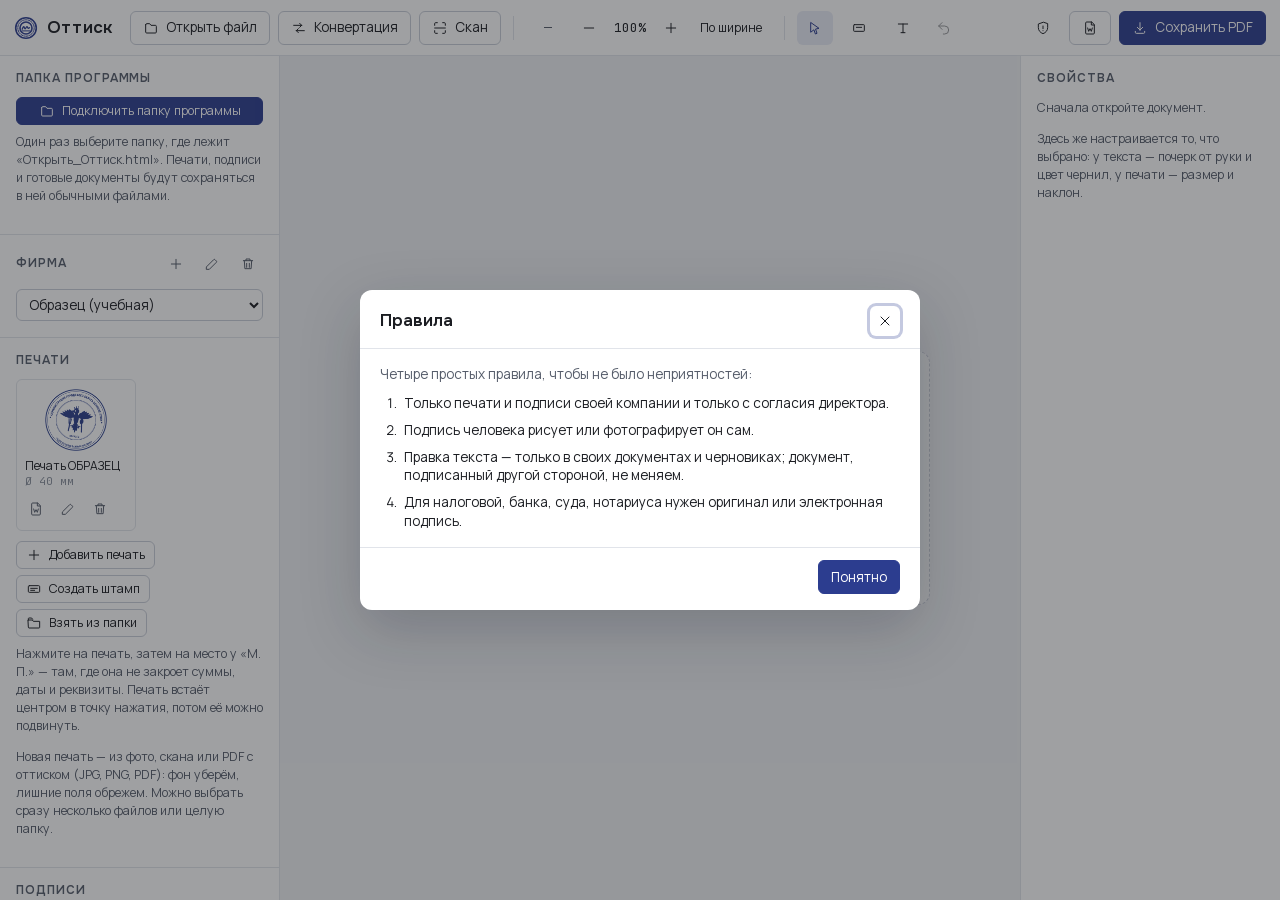
==== commit 78c491ec: "Оттиск: сборка c7d91638b4e3" ====
--- a/index.html
+++ b/index.html
@@ -14,7 +14,7 @@
 <meta name="apple-mobile-web-app-capable" content="yes">
 <meta name="mobile-web-app-capable" content="yes">
 <meta name="apple-mobile-web-app-title" content="Оттиск">
-<meta name="ottisk-build" content="сайт, 25.09.2026 08:40">
+<meta name="ottisk-build" content="сайт, 27.09.2026 22:59">
 </head>
 <body>
 
@@ -133,8 +133,23 @@
       <p class="hint" style="margin-top:8px">Лучше всего выглядит настоящая подпись ручкой на белой бумаге, сфотографированная сверху при хорошем свете.</p>
     </div>
 
+    <div class="sec" id="numSec">
+      <h2>Номер документа</h2>
+      <div class="numrow">
+        <span class="muted">Рабочее место</span>
+        <b id="numCode" class="muted">не задано</b>
+        <button class="btn icon" id="numEdit" title="Изменить код рабочего места" aria-label="Изменить код рабочего места"><svg class="i" viewBox="0 0 24 24"><path d="M4 20h4l10.5-10.5a1.4 1.4 0 0 0 0-2L16.5 5.5a1.4 1.4 0 0 0-2 0L4 16Z"/></svg></button>
+      </div>
+      <div id="numNext" class="muted small"></div>
+      <button class="btn sm" id="numPlace" disabled>Поставить номер на документ</button>
+      <p class="hint">У каждого компьютера свой код — тогда по номеру видно, кто ставил. Номер попадёт в журнал вместе с датой и файлом. Пришла спорная накладная — найдите её номер в журнале: есть запись — документ наш, нет — не наш. Подделать это нельзя: чтобы номер сошёлся, нужен ваш журнал.</p>
+    </div>
+
     <div class="sec">
       <h2>Журнал</h2>
+      <div class="row wrap" style="margin-bottom:8px">
+        <input id="journalFind" class="inp" type="search" placeholder="Найти по номеру или файлу" style="flex:1 1 140px">
+      </div>
       <div id="journalList" class="journal"></div>
       <button class="btn sm" id="journalCsv">Выгрузить в Excel (CSV)</button>
     </div>
@@ -213,6 +228,7 @@
 <script src="app/js/exporter.js"></script>
 <script src="app/js/docx_export.js"></script>
 <script src="app/js/journal.js"></script>
+<script src="app/js/numbering.js"></script>
 <script src="app/js/word2pdf.js"></script>
 <script src="app/js/odt2pdf.js"></script>
 <script src="app/js/convert.js"></script>
--- a/app/css/app.css
+++ b/app/css/app.css
@@ -125,19 +125,45 @@
 .scan-th .del{position:absolute;right:-6px;top:-6px;width:22px;height:22px;min-height:22px;background:#fff;border:1px solid var(--line-strong);border-radius:50%}
 
 /* Сканер по сети: страница МФУ по его IP-адресу */
-.scan .scan-net{border:1px solid var(--line-strong);border-radius:var(--r);background:#fbfbfd}
-.scan .scan-net>summary{display:flex;align-items:center;gap:7px;padding:9px 12px;list-style:none;cursor:pointer;border-radius:var(--r)}
-.scan .scan-net>summary::-webkit-details-marker{display:none}
-.scan .scan-net>summary::after{content:'';margin-left:auto;width:7px;height:7px;border-right:1.6px solid var(--faint);border-bottom:1.6px solid var(--faint);transform:rotate(45deg) translate(-2px,-2px);transition:transform .15s}
-.scan .scan-net[open]>summary::after{transform:rotate(-135deg) translate(-2px,-2px)}
-.scan .scan-net>summary:hover{background:#f3f4f8}
-.scan .scan-net>summary b{font-weight:600;white-space:nowrap;flex:none}
-.scan .scan-net>summary svg{stroke:var(--accent)}
-.scan .scan-net>summary .muted{font-size:12.5px;min-width:0;overflow:hidden;text-overflow:ellipsis;white-space:nowrap}
-.scan .scan-net-row{display:flex;flex-wrap:wrap;gap:8px;align-items:center;padding:0 12px}
-.scan .scan-net-row .inp{flex:1 1 150px;min-width:0;font-family:var(--font-num);font-size:12.5px}
-.scan .scan-net-row .btn{flex:0 0 auto}
-.scan .scan-net .hint{margin:8px 12px 12px}
+.scan-net{border:1px solid var(--line-strong);border-radius:var(--r);background:#fbfbfd}
+.scan-net>summary{display:flex;align-items:center;gap:7px;padding:9px 12px;list-style:none;cursor:pointer;border-radius:var(--r)}
+.scan-net>summary::-webkit-details-marker{display:none}
+.scan-net>summary::after{content:'';margin-left:auto;width:7px;height:7px;border-right:1.6px solid var(--faint);border-bottom:1.6px solid var(--faint);transform:rotate(45deg) translate(-2px,-2px);transition:transform .15s}
+.scan-net[open]>summary::after{transform:rotate(-135deg) translate(-2px,-2px)}
+.scan-net>summary:hover{background:#f3f4f8}
+.scan-net>summary b{font-weight:600;white-space:nowrap;flex:none}
+.scan-net>summary svg{stroke:var(--accent)}
+.scan-net>summary .muted{font-size:12.5px;min-width:0;overflow:hidden;text-overflow:ellipsis;white-space:nowrap}
+@media (max-width:760px){
+  .scan-net>summary{flex-wrap:wrap}
+  .scan-net>summary b{flex:1 1 auto}
+  .scan-net>summary .muted{flex:1 1 100%;white-space:normal;overflow:visible;text-overflow:clip;order:3}
+  .scan-net>summary::after{order:2}
+}
+.scan-net-row{display:flex;flex-wrap:wrap;gap:8px;align-items:center;padding:0 12px}
+.scan-net-row .inp{flex:1 1 150px;min-width:0;font-family:var(--font-num);font-size:12.5px}
+.scan-net-row .btn{flex:0 0 auto}
+.scan-net .hint{margin:8px 12px 12px}
+/* когда в файле нет букв — блок подсвечен, иначе человек его не заметит */
+.scan-net.need{border-color:var(--accent);box-shadow:0 0 0 2px var(--accent-soft)}
+/* Номер документа */
+.numrow{display:flex;align-items:center;gap:8px;margin-bottom:4px}
+.numrow b{font-family:var(--font-num);font-size:13px}
+#numNext{margin-bottom:8px;font-family:var(--font-num)}
+.journal .jnum{font-family:var(--font-num);font-size:12px;color:var(--accent);font-weight:600}
+@media (max-width:760px){
+  /* на складе смотрят с руки и жмут в перчатках: мельче 15 px и меньше 44 px не годится */
+  .numrow,.numrow b,#numNext,#numSec .hint{font-size:15px}
+  #numEdit{width:44px;height:44px}
+  #numPlace{min-height:44px;height:auto;font-size:15px}
+  #journalFind{height:44px;font-size:15px}
+  .journal .jnum{font-size:14px}
+}
+.conv-look{margin:0;font-size:13px;color:var(--text)}
+.conv-look:empty{display:none}
+.conv-look.warn{color:var(--danger);font-weight:500}
+.scan-net .net-do{margin:8px 12px 0;font-size:13.5px;font-weight:500;color:var(--text)}
+.conv-prog{margin:0;font-size:13.5px;color:var(--accent);font-weight:500}
 .scan-net-saved{display:flex;flex-wrap:wrap;align-items:center;gap:6px;margin:8px 12px 0}
 .scan-net-saved:empty{display:none}
 .chip{display:inline-flex;align-items:center;max-width:100%;border:1px solid var(--line-strong);border-radius:999px;background:#fff;overflow:hidden}
@@ -388,8 +414,8 @@
   .conv-arrow{transform:rotate(90deg);justify-self:center;padding:0}
   .scan{grid-template-columns:1fr}
   .scan .ctl .hint{font-size:15px}
-  .scan .scan-net-row .inp{font-size:15px;flex:1 1 100%}
-  .scan .scan-net-row .btn{width:100%;justify-content:center}
+  .scan-net-row .inp{font-size:15px;flex:1 1 100%}
+  .scan-net-row .btn{width:100%;justify-content:center}
   .chip .lnk{min-height:40px;font-size:13.5px;padding:0 4px 0 14px}
   .chip .x{min-width:40px;min-height:40px;justify-content:center;padding:0;font-size:20px}
   .chip{border-radius:var(--r)}
